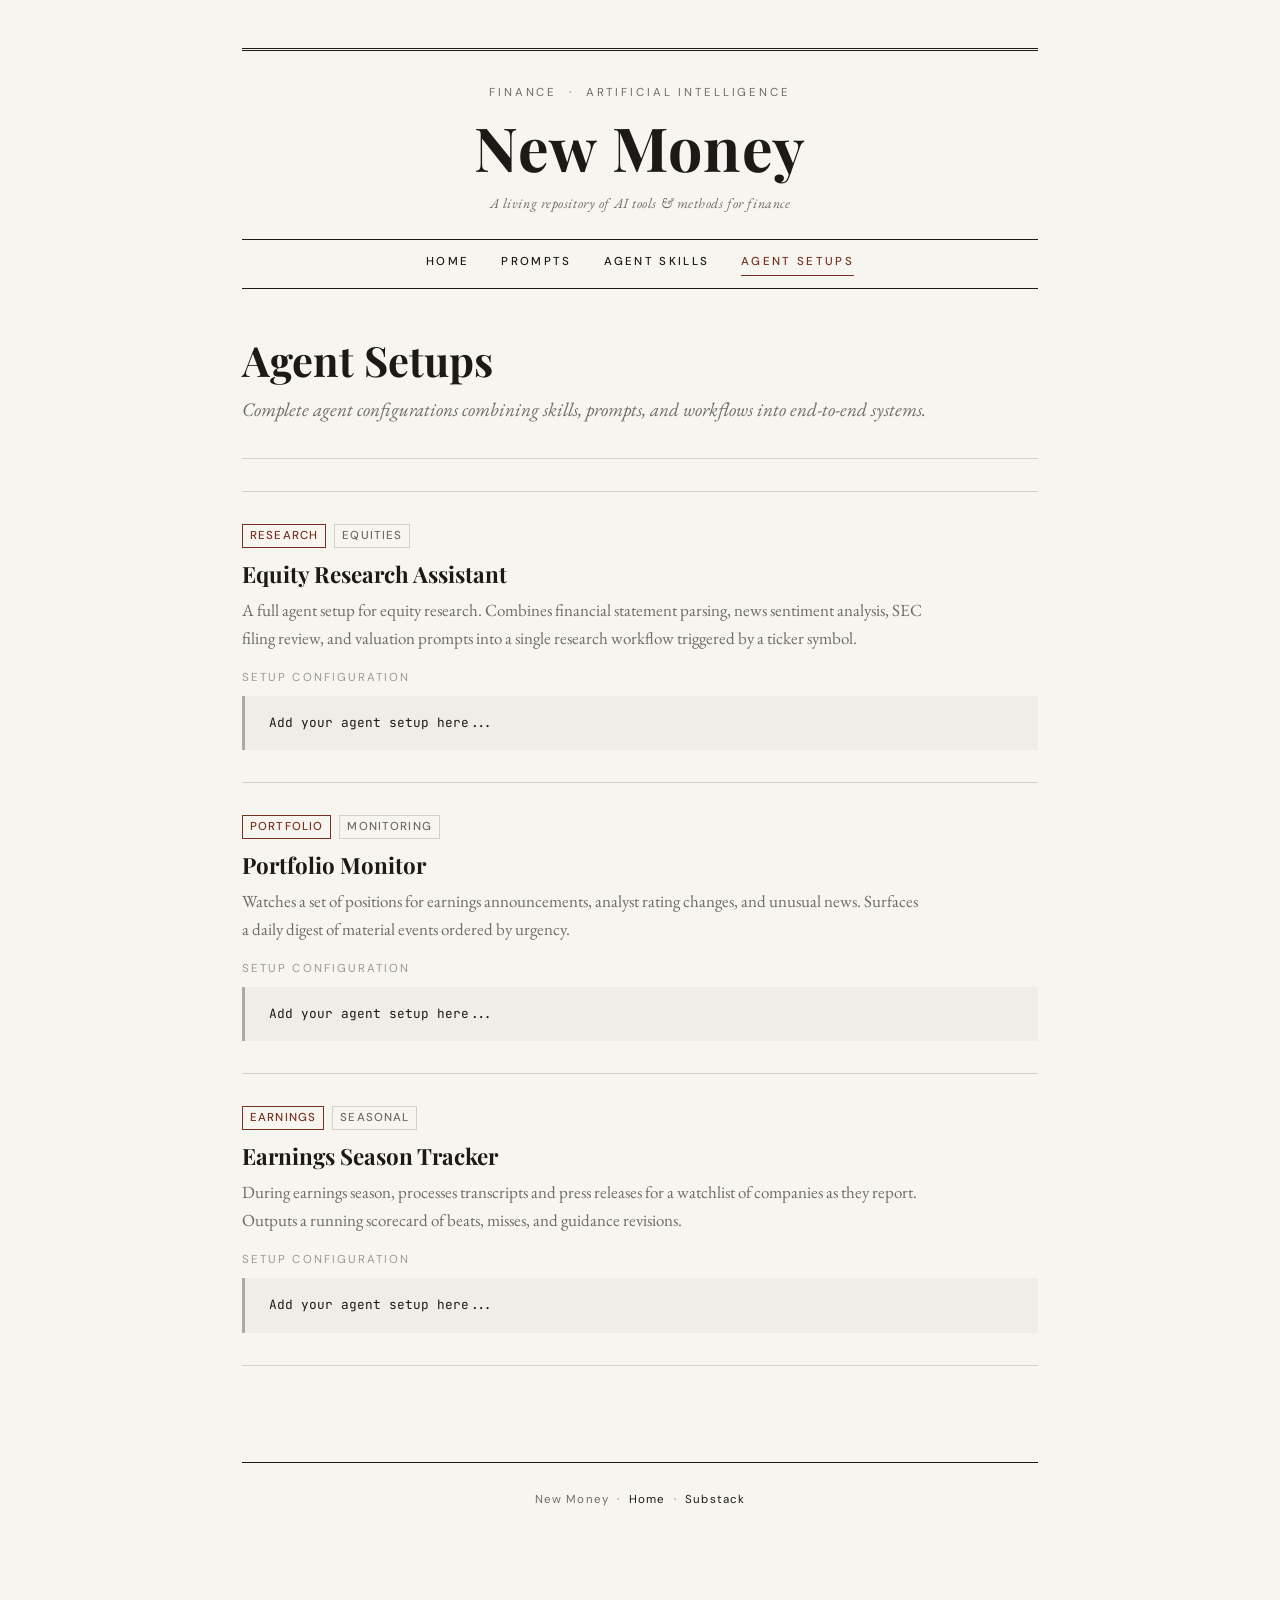
==== agent-setups.html @ cdaa5916 "Build multi-page site with design system - Replace single-tool page with full site: home, prompts, a" ====
<!doctype html>
<html lang="en">
<head>
  <meta charset="UTF-8" />
  <meta name="viewport" content="width=device-width, initial-scale=1.0" />
  <title>Agent Setups — New Money</title>
  <link href="https://fonts.googleapis.com/css2?family=Playfair+Display:ital,wght@0,700;1,400&family=EB+Garamond:ital,wght@0,400;0,500;1,400&family=DM+Sans:wght@400;500&family=JetBrains+Mono:wght@400&display=swap" rel="stylesheet" />
  <link rel="stylesheet" href="css/design-system.css" />
</head>
<body>
  <div class="page">

    <!-- MASTHEAD -->
    <header>
      <div class="masthead">
        <div class="masthead-eyebrow">Finance &nbsp;·&nbsp; Artificial Intelligence</div>
        <h1 class="masthead-title"><a href="index.html">New Money</a></h1>
        <p class="masthead-tagline">A living repository of AI tools &amp; methods for finance</p>
      </div>
      <nav class="site-nav">
        <a href="index.html">Home</a>
        <a href="prompts.html">Prompts</a>
        <a href="agent-skills.html">Agent Skills</a>
        <a href="agent-setups.html" class="active">Agent Setups</a>
      </nav>
    </header>

    <!-- PAGE TITLE -->
    <h2 class="page-title">Agent Setups</h2>
    <p class="page-subtitle">Complete agent configurations combining skills, prompts, and workflows into end-to-end systems.</p>

    <!-- ENTRIES -->
    <div class="entry-list">

      <article class="entry">
        <div class="entry-meta">
          <span class="tag tag-accent">Research</span>
          <span class="tag">Equities</span>
        </div>
        <h3 class="entry-title">Equity Research Assistant</h3>
        <p class="entry-description">A full agent setup for equity research. Combines financial statement parsing, news sentiment analysis, SEC filing review, and valuation prompts into a single research workflow triggered by a ticker symbol.</p>
        <div class="code-block">
          <div class="code-block-label">Setup Configuration</div>
          <pre>Add your agent setup here...</pre>
        </div>
      </article>

      <article class="entry">
        <div class="entry-meta">
          <span class="tag tag-accent">Portfolio</span>
          <span class="tag">Monitoring</span>
        </div>
        <h3 class="entry-title">Portfolio Monitor</h3>
        <p class="entry-description">Watches a set of positions for earnings announcements, analyst rating changes, and unusual news. Surfaces a daily digest of material events ordered by urgency.</p>
        <div class="code-block">
          <div class="code-block-label">Setup Configuration</div>
          <pre>Add your agent setup here...</pre>
        </div>
      </article>

      <article class="entry">
        <div class="entry-meta">
          <span class="tag tag-accent">Earnings</span>
          <span class="tag">Seasonal</span>
        </div>
        <h3 class="entry-title">Earnings Season Tracker</h3>
        <p class="entry-description">During earnings season, processes transcripts and press releases for a watchlist of companies as they report. Outputs a running scorecard of beats, misses, and guidance revisions.</p>
        <div class="code-block">
          <div class="code-block-label">Setup Configuration</div>
          <pre>Add your agent setup here...</pre>
        </div>
      </article>

    </div>

    <!-- FOOTER -->
    <footer class="site-footer">
      <p>
        New Money &nbsp;&middot;&nbsp;
        <a href="index.html">Home</a> &nbsp;&middot;&nbsp;
        <a href="#">Substack</a>
      </p>
    </footer>

  </div>
</body>
</html>
---- css/design-system.css ----
/* ================================================================
   DESIGN SYSTEM — css/design-system.css
   New Money · Finance AI Repository
   ================================================================

   YOUR CONTROL PANEL. Change variables here and they update
   across every page of the site automatically.

   QUICK CUSTOMIZATION:
     Font:             edit --font-display, --font-body, --font-mono
     Accent colour:    edit --color-accent
     Background:       edit --color-bg
     Text colour:      edit --color-text
     Max page width:   edit --max-width

   CHANGING FONTS: update the variable below AND the Google Fonts
   <link> URL in each HTML file's <head> to load the new typeface.
   ================================================================ */


/* ────────────────────────────────────────────────────────────────
   VARIABLES
──────────────────────────────────────────────────────────────── */
:root {

  /* FONTS */
  --font-display: "Playfair Display", Georgia, serif;
  --font-body:    "EB Garamond", Georgia, serif;
  --font-mono:    "JetBrains Mono", "Courier New", monospace;
  --font-ui:      "DM Sans", system-ui, sans-serif;

  /* COLORS
     Warm, neoclassical palette. Off-white like aged newsprint,
     near-black text, deep brick-red accent. */
  --color-bg:           #f7f5ef;  /* page background — warm off-white */
  --color-surface:      #ffffff;  /* pure white (cards, inset areas)  */
  --color-text:         #1c1a17;  /* main text — warm near-black      */
  --color-muted:        #716b64;  /* secondary text, captions         */
  --color-faint:        #a09890;  /* very light — dates, metadata     */
  --color-accent:       #7a3020;  /* brick red — editorial accent     */
  --color-border:       #d4cfc7;  /* light ruled lines                */
  --color-border-mid:   #b0a89e;  /* medium ruled lines               */

  /* TYPOGRAPHY SCALE */
  --text-xs:   0.72rem;    /* labels, tags, fine print  */
  --text-sm:   0.875rem;   /* captions, metadata        */
  --text-base: 1.0625rem;  /* body text (~17px)         */
  --text-lg:   1.2rem;     /* slightly large body       */
  --text-xl:   1.4rem;     /* sub-headings              */
  --text-2xl:  1.85rem;    /* section headings          */
  --text-3xl:  2.6rem;     /* page titles               */
  --text-4xl:  3.8rem;     /* masthead / display text   */

  /* SPACING */
  --space-1:  0.25rem;
  --space-2:  0.5rem;
  --space-3:  0.75rem;
  --space-4:  1rem;
  --space-6:  1.5rem;
  --space-8:  2rem;
  --space-12: 3rem;
  --space-16: 4rem;
  --space-24: 6rem;

  /* LAYOUT */
  --max-width:    860px;
  --page-pad-x:   2rem;
  --page-pad-top: 3rem;
  --page-pad-bot: 6rem;
}


/* ────────────────────────────────────────────────────────────────
   RESET & BASE
──────────────────────────────────────────────────────────────── */
*, *::before, *::after {
  box-sizing: border-box;
  margin: 0;
  padding: 0;
}

html {
  font-size: 16px;
  -webkit-text-size-adjust: 100%;
}

body {
  font-family: var(--font-body);
  font-size: var(--text-base);
  line-height: 1.75;
  color: var(--color-text);
  background: var(--color-bg);
  -webkit-font-smoothing: antialiased;
}

a {
  color: inherit;
}

/* ────────────────────────────────────────────────────────────────
   LAYOUT
──────────────────────────────────────────────────────────────── */
.page {
  max-width: var(--max-width);
  margin: 0 auto;
  padding: var(--page-pad-top) var(--page-pad-x) var(--page-pad-bot);
}


/* ────────────────────────────────────────────────────────────────
   MASTHEAD — newspaper-style site header
──────────────────────────────────────────────────────────────── */
.masthead {
  text-align: center;
  padding: var(--space-8) 0 var(--space-6);
  border-top: 3px double var(--color-text);
  border-bottom: 1px solid var(--color-text);
}

.masthead-eyebrow {
  font-family: var(--font-ui);
  font-size: var(--text-xs);
  letter-spacing: 0.25em;
  text-transform: uppercase;
  color: var(--color-muted);
  margin-bottom: var(--space-3);
}

.masthead-title {
  font-family: var(--font-display);
  font-size: clamp(2.4rem, 7vw, var(--text-4xl));
  font-weight: 700;
  letter-spacing: 0.02em;
  line-height: 1.05;
  color: var(--color-text);
  margin-bottom: var(--space-3);
}

.masthead-title a {
  text-decoration: none;
  color: inherit;
}

.masthead-tagline {
  font-family: var(--font-body);
  font-size: var(--text-sm);
  font-style: italic;
  color: var(--color-muted);
  letter-spacing: 0.04em;
}


/* ────────────────────────────────────────────────────────────────
   NAVIGATION
──────────────────────────────────────────────────────────────── */
.site-nav {
  display: flex;
  justify-content: center;
  align-items: center;
  gap: var(--space-8);
  padding: var(--space-3) 0;
  border-bottom: 1px solid var(--color-text);
  margin-bottom: var(--space-12);
  flex-wrap: wrap;
}

.site-nav a {
  font-family: var(--font-ui);
  font-size: var(--text-xs);
  font-weight: 500;
  letter-spacing: 0.2em;
  text-transform: uppercase;
  color: var(--color-text);
  text-decoration: none;
  padding-bottom: 2px;
  border-bottom: 1.5px solid transparent;
  transition: color 0.15s, border-color 0.15s;
}

.site-nav a:hover,
.site-nav a.active {
  color: var(--color-accent);
  border-bottom-color: var(--color-accent);
}


/* ────────────────────────────────────────────────────────────────
   PAGE TITLE (inner pages)
──────────────────────────────────────────────────────────────── */
.page-title {
  font-family: var(--font-display);
  font-size: var(--text-3xl);
  font-weight: 700;
  line-height: 1.1;
  margin-bottom: var(--space-3);
}

.page-subtitle {
  font-family: var(--font-body);
  font-size: var(--text-lg);
  font-style: italic;
  color: var(--color-muted);
  line-height: 1.65;
  margin-bottom: var(--space-8);
  padding-bottom: var(--space-8);
  border-bottom: 1px solid var(--color-border);
}


/* ────────────────────────────────────────────────────────────────
   INTRO BLOCK (home page)
──────────────────────────────────────────────────────────────── */
.intro {
  max-width: 640px;
  margin-bottom: var(--space-8);
  padding-bottom: var(--space-8);
  border-bottom: 1px solid var(--color-border);
}

.intro p {
  font-family: var(--font-body);
  font-size: var(--text-lg);
  line-height: 1.75;
}

.intro p + p {
  margin-top: var(--space-4);
}


/* ────────────────────────────────────────────────────────────────
   CATEGORY CARDS (home page grid)
──────────────────────────────────────────────────────────────── */
.category-grid {
  display: grid;
  grid-template-columns: repeat(3, 1fr);
  gap: var(--space-6);
  margin-top: var(--space-6);
}

@media (max-width: 640px) {
  .category-grid { grid-template-columns: 1fr; }
}

.category-card {
  border: 1px solid var(--color-border);
  padding: var(--space-6);
  text-decoration: none;
  color: inherit;
  display: block;
  transition: border-color 0.15s;
}

.category-card:hover {
  border-color: var(--color-text);
}

.category-card-num {
  font-family: var(--font-display);
  font-size: var(--text-sm);
  font-style: italic;
  color: var(--color-accent);
  margin-bottom: var(--space-3);
}

.category-card-title {
  font-family: var(--font-display);
  font-size: var(--text-xl);
  font-weight: 700;
  line-height: 1.2;
  margin-bottom: var(--space-3);
}

.category-card-desc {
  font-family: var(--font-body);
  font-size: var(--text-sm);
  color: var(--color-muted);
  line-height: 1.65;
  margin-bottom: var(--space-4);
}

.category-card-link {
  font-family: var(--font-ui);
  font-size: var(--text-xs);
  letter-spacing: 0.12em;
  text-transform: uppercase;
  color: var(--color-text);
}


/* ────────────────────────────────────────────────────────────────
   ENTRY LIST — prompts, skills, setups
   Newspaper-style: separated by ruled lines, not boxes
──────────────────────────────────────────────────────────────── */
.entry-list {
  display: flex;
  flex-direction: column;
}

.entry {
  padding: var(--space-8) 0;
  border-bottom: 1px solid var(--color-border);
}

.entry:first-child {
  border-top: 1px solid var(--color-border);
}

.entry-meta {
  display: flex;
  align-items: center;
  gap: var(--space-2);
  margin-bottom: var(--space-3);
  flex-wrap: wrap;
}

.entry-title {
  font-family: var(--font-display);
  font-size: var(--text-xl);
  font-weight: 700;
  line-height: 1.25;
  margin-bottom: var(--space-2);
}

.entry-description {
  font-size: var(--text-base);
  color: var(--color-muted);
  line-height: 1.65;
  margin-bottom: var(--space-4);
  max-width: 680px;
}


/* ────────────────────────────────────────────────────────────────
   CODE BLOCKS — prompt text, configs, setups
──────────────────────────────────────────────────────────────── */
.code-block {
  margin-top: var(--space-4);
}

.code-block-label {
  font-family: var(--font-ui);
  font-size: var(--text-xs);
  letter-spacing: 0.18em;
  text-transform: uppercase;
  color: var(--color-faint);
  margin-bottom: var(--space-2);
}

.code-block pre {
  font-family: var(--font-mono);
  font-size: 0.8rem;
  line-height: 1.75;
  color: var(--color-text);
  background: rgba(0, 0, 0, 0.03);
  border-left: 3px solid var(--color-border-mid);
  padding: var(--space-4) var(--space-6);
  overflow-x: auto;
  white-space: pre-wrap;
  word-wrap: break-word;
}


/* ────────────────────────────────────────────────────────────────
   TAGS / LABELS
──────────────────────────────────────────────────────────────── */
.tag {
  display: inline-block;
  font-family: var(--font-ui);
  font-size: var(--text-xs);
  font-weight: 500;
  letter-spacing: 0.1em;
  text-transform: uppercase;
  color: var(--color-muted);
  border: 1px solid var(--color-border);
  padding: 1px 7px;
  line-height: 1.7;
}

.tag-accent {
  color: var(--color-accent);
  border-color: currentColor;
}


/* ────────────────────────────────────────────────────────────────
   EYEBROW LABEL (small caps section header)
──────────────────────────────────────────────────────────────── */
.eyebrow {
  font-family: var(--font-ui);
  font-size: var(--text-xs);
  letter-spacing: 0.2em;
  text-transform: uppercase;
  color: var(--color-muted);
  margin-bottom: var(--space-2);
}


/* ────────────────────────────────────────────────────────────────
   FOOTER
──────────────────────────────────────────────────────────────── */
.site-footer {
  margin-top: var(--space-24);
  padding-top: var(--space-6);
  border-top: 1px solid var(--color-text);
  text-align: center;
}

.site-footer p {
  font-family: var(--font-ui);
  font-size: var(--text-xs);
  letter-spacing: 0.1em;
  color: var(--color-muted);
  line-height: 2.2;
}

.site-footer a {
  color: var(--color-text);
  text-decoration: none;
}

.site-footer a:hover {
  color: var(--color-accent);
}


/* ────────────────────────────────────────────────────────────────
   RESPONSIVE
──────────────────────────────────────────────────────────────── */
@media (max-width: 600px) {
  :root {
    --page-pad-x:   1.25rem;
    --page-pad-top: 2rem;
  }

  .site-nav {
    gap: var(--space-4);
  }
}
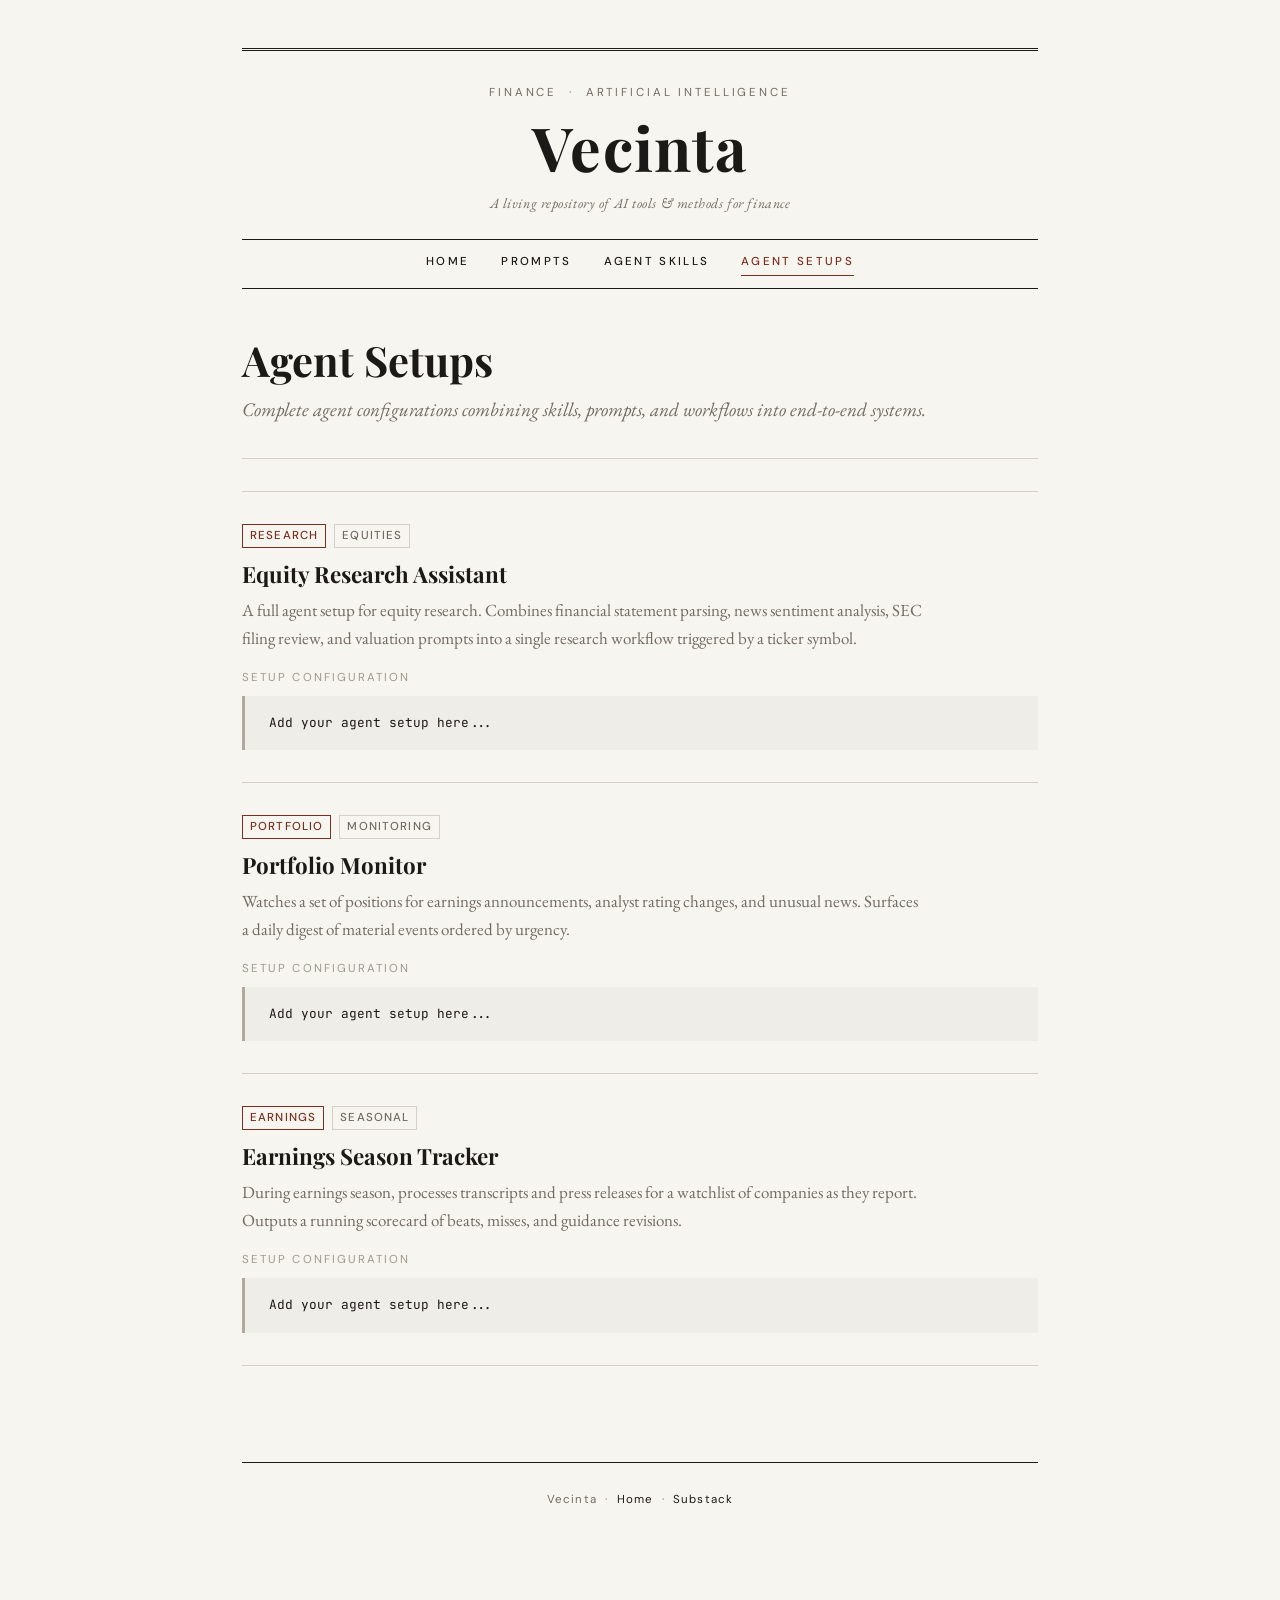
==== commit 54c9670f: "Rename brand from New Money to Vecinta Co-Authored-By: Claude Opus 4.8 <noreply@anthropic.com>" ====
--- a/agent-setups.html
+++ b/agent-setups.html
@@ -3,7 +3,7 @@
 <head>
   <meta charset="UTF-8" />
   <meta name="viewport" content="width=device-width, initial-scale=1.0" />
-  <title>Agent Setups — New Money</title>
+  <title>Agent Setups — Vecinta</title>
   <link href="https://fonts.googleapis.com/css2?family=Playfair+Display:ital,wght@0,700;1,400&family=EB+Garamond:ital,wght@0,400;0,500;1,400&family=DM+Sans:wght@400;500&family=JetBrains+Mono:wght@400&display=swap" rel="stylesheet" />
   <link rel="stylesheet" href="css/design-system.css" />
 </head>
@@ -14,7 +14,7 @@
     <header>
       <div class="masthead">
         <div class="masthead-eyebrow">Finance &nbsp;·&nbsp; Artificial Intelligence</div>
-        <h1 class="masthead-title"><a href="index.html">New Money</a></h1>
+        <h1 class="masthead-title"><a href="index.html">Vecinta</a></h1>
         <p class="masthead-tagline">A living repository of AI tools &amp; methods for finance</p>
       </div>
       <nav class="site-nav">
@@ -76,7 +76,7 @@
     <!-- FOOTER -->
     <footer class="site-footer">
       <p>
-        New Money &nbsp;&middot;&nbsp;
+        Vecinta &nbsp;&middot;&nbsp;
         <a href="index.html">Home</a> &nbsp;&middot;&nbsp;
         <a href="#">Substack</a>
       </p>
--- a/css/design-system.css
+++ b/css/design-system.css
@@ -1,6 +1,6 @@
 /* ================================================================
    DESIGN SYSTEM — css/design-system.css
-   New Money · Finance AI Repository
+   Vecinta · Finance AI Repository
    ================================================================
 
    YOUR CONTROL PANEL. Change variables here and they update
